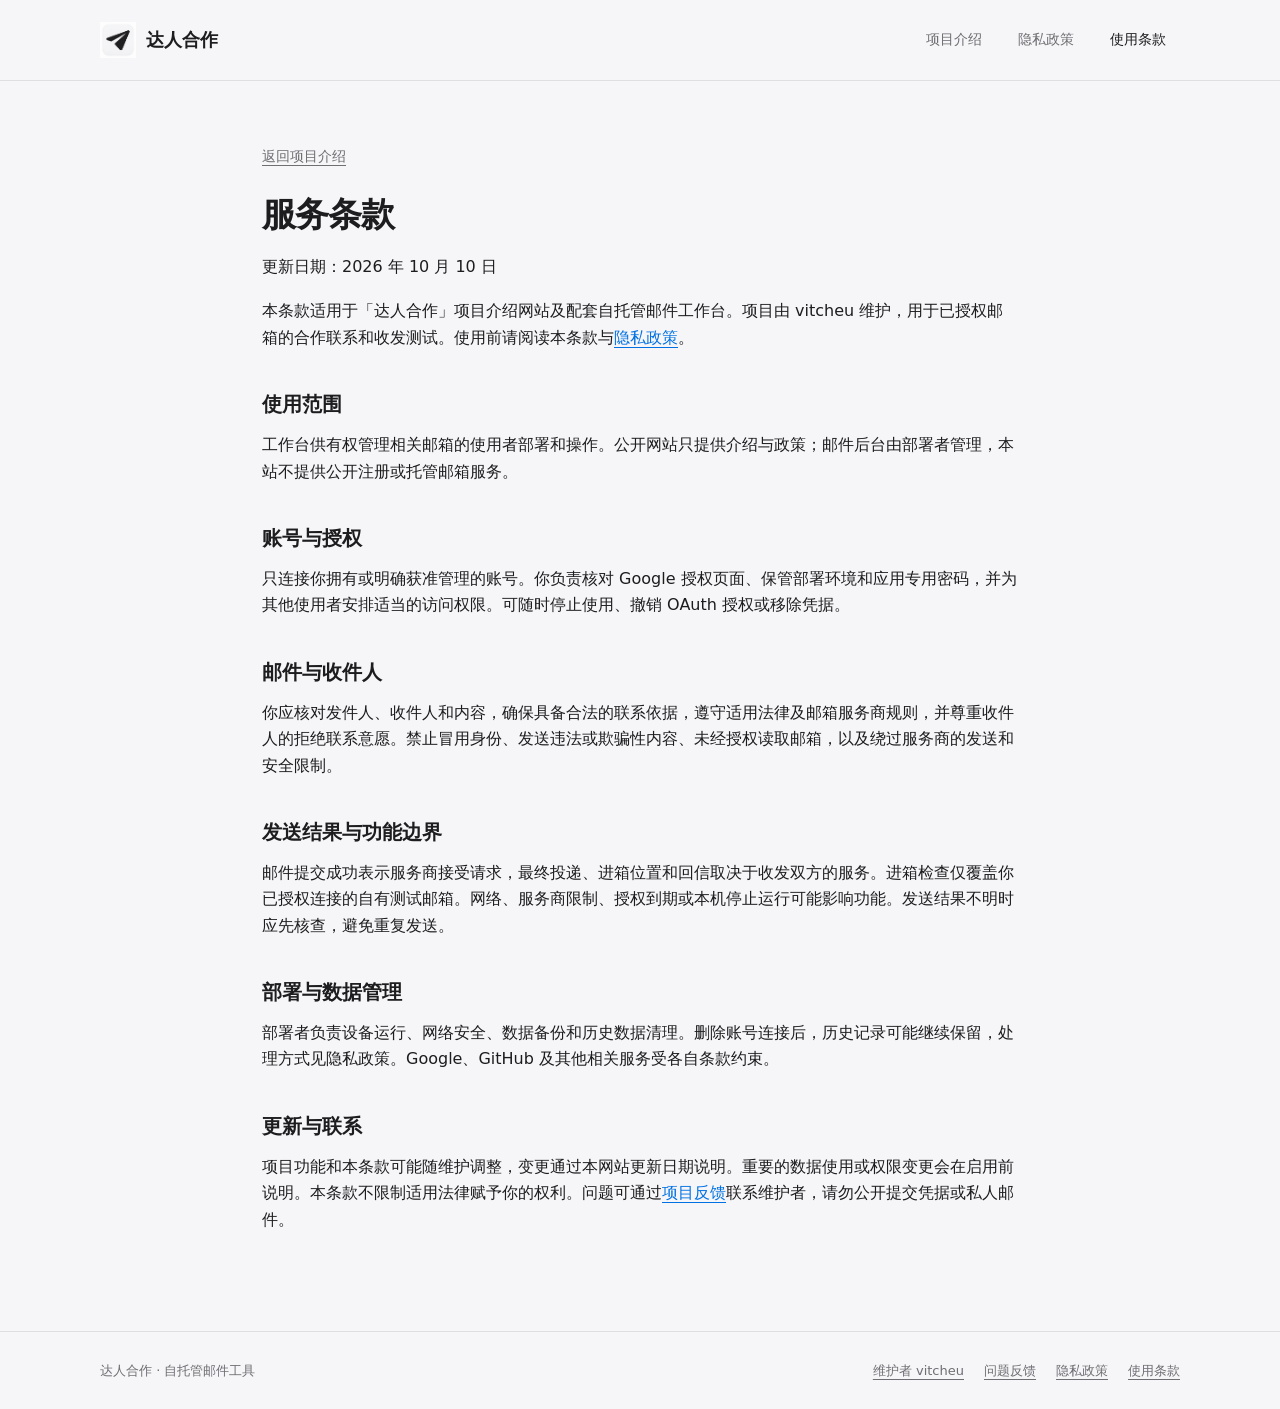
==== terms.html @ 26212985 "Publish creator mail project information and policies" ====
<!doctype html>
<html lang="zh-CN">
<head>
<meta charset="utf-8">
<meta name="viewport" content="width=device-width, initial-scale=1">
<meta name="description" content="达人合作的使用条款。">
<meta name="color-scheme" content="light">
<title>使用条款 · 达人合作</title>
<link rel="icon" type="image/png" href="assets/favicon-flight.png">
<link rel="stylesheet" href="assets/design-tokens.css">
<link rel="stylesheet" href="assets/site.css">
</head>
<body class="policy-page">
<a class="skip-link" href="#policy-content">跳至正文</a>
<header class="site-header"><div class="wrap header-inner">
<a class="brand" href="index.html"><img src="assets/favicon-flight.png" width="36" height="36" alt="">达人合作</a>
<nav class="site-nav" aria-label="主导航"><a href="index.html">项目介绍</a><a href="privacy.html">隐私政策</a><a href="terms.html" aria-current="page">使用条款</a></nav>
</div></header>
<div class="policy-layout"><p class="policy-breadcrumb"><a href="index.html">返回项目介绍</a></p>
<main id="policy-content"><h1>服务条款</h1>
<p class="policy-date">更新日期：2026 年 10 月 10 日</p>
<p>本条款适用于「达人合作」项目介绍网站及配套自托管邮件工作台。项目由 vitcheu 维护，用于已授权邮箱的合作联系和收发测试。使用前请阅读本条款与<a href="privacy.html">隐私政策</a>。</p>
<h2>使用范围</h2>
<p>工作台供有权管理相关邮箱的使用者部署和操作。公开网站只提供介绍与政策；邮件后台由部署者管理，本站不提供公开注册或托管邮箱服务。</p>
<h2>账号与授权</h2>
<p>只连接你拥有或明确获准管理的账号。你负责核对 Google 授权页面、保管部署环境和应用专用密码，并为其他使用者安排适当的访问权限。可随时停止使用、撤销 OAuth 授权或移除凭据。</p>
<h2>邮件与收件人</h2>
<p>你应核对发件人、收件人和内容，确保具备合法的联系依据，遵守适用法律及邮箱服务商规则，并尊重收件人的拒绝联系意愿。禁止冒用身份、发送违法或欺骗性内容、未经授权读取邮箱，以及绕过服务商的发送和安全限制。</p>
<h2>发送结果与功能边界</h2>
<p>邮件提交成功表示服务商接受请求，最终投递、进箱位置和回信取决于收发双方的服务。进箱检查仅覆盖你已授权连接的自有测试邮箱。网络、服务商限制、授权到期或本机停止运行可能影响功能。发送结果不明时应先核查，避免重复发送。</p>
<h2>部署与数据管理</h2>
<p>部署者负责设备运行、网络安全、数据备份和历史数据清理。删除账号连接后，历史记录可能继续保留，处理方式见隐私政策。Google、GitHub 及其他相关服务受各自条款约束。</p>
<h2>更新与联系</h2>
<p>项目功能和本条款可能随维护调整，变更通过本网站更新日期说明。重要的数据使用或权限变更会在启用前说明。本条款不限制适用法律赋予你的权利。问题可通过<a href="https://github.com/vitcheu/creator-mail-guide/issues">项目反馈</a>联系维护者，请勿公开提交凭据或私人邮件。</p>
</main>
</div>
<footer class="site-footer"><div class="wrap footer-inner"><p>达人合作 · 自托管邮件工具</p><div class="footer-links"><a href="https://github.com/vitcheu">维护者 vitcheu</a><a href="https://github.com/vitcheu/creator-mail-guide/issues">问题反馈</a><a href="privacy.html">隐私政策</a><a href="terms.html">使用条款</a></div></div></footer>
</body>
</html>
---- assets/design-tokens.css ----
:root {
  color-scheme: light;

  /* Typography */
  --lw-font-ui: -apple-system, BlinkMacSystemFont, "SF Pro Text", "SF Pro Display", "Helvetica Neue", "PingFang SC", system-ui, sans-serif;
  /* Typography roles: ./typography.md. Keep business styles on these tokens. */
  --lw-font-size-caption: 10.5px;
  --lw-font-size-label: 12px;
  --lw-font-size-body: 13px;
  --lw-font-size-title: 15px;
  --lw-font-size-reading: 14px;
  --lw-font-size-section: 16px;
  --lw-font-size-headline: 20px;
  /* Result reading must remain legible on the zoomable desktop canvas. */
  --lw-font-size-result: var(--lw-font-size-section);
  --lw-font-size-result-label: var(--lw-font-size-body);
  --lw-font-size-result-title: 24px;
  /* Structural headings and highlighted data have independent roles. */
  --lw-font-size-record-section: var(--lw-font-size-headline);
  --lw-font-size-record-group: 18px;
  --lw-font-size-record-subsection: var(--lw-font-size-section);
  --lw-line-height-heading: 1.35;
  --lw-line-height-body: 1.5;
  --lw-line-height-reading: 1.65;
  --lw-font-weight-medium: 560;
  --lw-font-weight-semibold: 650;

  /* Spacing */
  --lw-space-1: 4px;
  --lw-space-2: 8px;
  --lw-space-3: 12px;
  --lw-space-4: 16px;
  --lw-space-5: 20px;
  --lw-space-6: 24px;
  --lw-space-8: 32px;

  /* Shape */
  --lw-radius-control: 8px;
  --lw-radius-field: 10px;
  --lw-radius-card: 14px;
  --lw-radius-panel: 22px;
  --lw-radius-dialog: 24px;
  --lw-radius-pill: 999px;

  /* Semantic color */
  --lw-color-background: #f2f2f7;
  --lw-color-canvas: #f6f6f8;
  --lw-color-surface-glass: rgba(255, 255, 255, 0.72);
  --lw-color-surface-strong: rgba(255, 255, 255, 0.9);
  --lw-color-text: #1d1d1f;
  --lw-color-text-secondary: #6e6e73;
  --lw-color-text-tertiary: #8e8e93;
  --lw-color-separator: rgba(60, 60, 67, 0.12);
  --lw-color-separator-strong: rgba(60, 60, 67, 0.18);
  --lw-color-fill: rgba(120, 120, 128, 0.1);
  --lw-color-fill-strong: rgba(120, 120, 128, 0.17);
  --lw-color-accent: #0071e3;
  /* Data hues identify the measure, never its quality or business severity. */
  --lw-color-data-measurement: #287d78;
  --lw-color-data-model: #7255a3;
  --lw-color-data-measurement-surface: color-mix(in srgb, var(--lw-color-data-measurement) 8%, transparent);
  --lw-color-data-model-surface: color-mix(in srgb, var(--lw-color-data-model) 8%, transparent);
  --lw-color-action-primary: #1d1d1f;
  --lw-color-on-action-primary: #ffffff;
  --lw-color-success: #34c759;
  /* Attention includes risks, review, partial results and warnings. Blue by user decision.
     Meaning stays in the label/icon; never infer business severity from the hue. */
  --lw-color-attention: var(--lw-color-accent);
  --lw-color-attention-ink: color-mix(in srgb, var(--lw-color-attention) 80%, var(--lw-color-text));
  --lw-color-attention-surface: color-mix(in srgb, var(--lw-color-attention) 7.5%, transparent);
  --lw-color-attention-border: color-mix(in srgb, var(--lw-color-attention) 16%, transparent);
  --lw-color-warning: var(--lw-color-attention); /* Compatibility alias; do not restore amber. */
  --lw-color-danger: #ff3b30;
  /* Workflow stage identity stays restrained: source, analysis and decision only. */
  --lw-color-stage-source: var(--lw-color-success);
  --lw-color-stage-analysis: var(--lw-color-accent);
  --lw-color-stage-decision: color-mix(in oklch, var(--lw-color-accent) 68%, var(--lw-color-text));

  /* Shared workflow content surfaces. Floating controls keep their own material roles. */
  --lw-node-surface: #ffffff;
  --lw-node-surface-processing: #e6f0f9;
  --lw-node-border: rgba(0, 0, 0, 0.07);
  --lw-node-shadow: 0 1px 2px rgba(0, 0, 0, 0.035), 0 8px 22px rgba(0, 0, 0, 0.045);
  --lw-node-shadow-raised: 0 8px 24px rgba(15, 23, 42, 0.12), 0 2px 8px rgba(0, 0, 0, 0.05);

  /* Quiet chip surfaces — same field shares one tone; no rainbow-by-index */
  --lw-chip-bg: var(--lw-color-fill);
  --lw-chip-fg: var(--lw-color-text);
  --lw-chip-border: rgba(60, 60, 67, 0.08);
  --lw-chip-bg-soft: color-mix(in srgb, var(--lw-color-accent) 9%, #ffffff);
  --lw-chip-fg-soft: color-mix(in srgb, var(--lw-color-accent) 48%, #1d1d1f);
  --lw-chip-bg-more: rgba(120, 120, 128, 0.08);
  --lw-chip-fg-more: var(--lw-color-text-tertiary);

  /* Materials and elevation */
  --lw-glass-border: rgba(255, 255, 255, 0.66);
  --lw-glass-fill-top: rgba(255, 255, 255, 0.64);
  --lw-glass-fill-bottom: rgba(255, 255, 255, 0.35);
  --lw-glass-fill-base: rgba(255, 255, 255, 0.42);
  --lw-glass-shadow: inset 0 0.5px 0 rgba(255, 255, 255, 0.95), inset 0 -0.5px 0 rgba(0, 0, 0, 0.035), 0 7px 22px rgba(0, 0, 0, 0.08), 0 1px 2px rgba(0, 0, 0, 0.04);
  --lw-glass-blur: 28px;
  --lw-glass-saturation: 185%;
  /* Shared floating control layer: a slightly denser frost for toolbar and dock glass. */
  --lw-glass-floating-fill-top: rgba(255, 255, 255, 0.70);
  --lw-glass-floating-fill-bottom: rgba(255, 255, 255, 0.42);
  --lw-glass-floating-fill-base: rgba(255, 255, 255, 0.48);
  --lw-glass-floating-blur: 32px;
  --lw-glass-floating-saturation: 185%;
  --lw-glass-floating-border: rgba(255, 255, 255, 0.78);
  /* Top navigation: transmitted color, microscopic frost, and a lit glass rim. */
  --lw-toolbar-glass-fill: rgb(248 250 253 / 18%);
  --lw-toolbar-glass-hover: rgb(255 255 255 / 28%);
  --lw-toolbar-glass-blur: 18px;
  --lw-toolbar-glass-saturation: 145%;
  --lw-toolbar-glass-light: rgb(255 255 255 / 78%);
  --lw-toolbar-glass-shade: rgb(52 65 80 / 12%);
  --lw-toolbar-glass-grain: 0.095;
  --lw-toolbar-glass-shadow: inset 0 1px 2px rgb(255 255 255 / 50%), inset 0 -1px 2px rgb(36 48 65 / 5%), 0 3px 10px rgb(24 36 52 / 9%), 0 0.5px 1px rgb(24 36 52 / 7%);
  --lw-toolbar-circle-size: 40px;
  --lw-shadow-1: 0 1px 2px rgba(0, 0, 0, 0.04), 0 1px 4px rgba(0, 0, 0, 0.055);
  /* Influencer CandidateCard / Berd card-tile action elevation. */
  --lw-shadow-card-action: inset 0 -1px 0 rgb(76 76 76 / 0.05), 0 0 0 1px rgb(76 76 76 / 0.03), 0 1px 2px rgb(76 76 76 / 0.04), 0 3px 6px rgb(76 76 76 / 0.05), 0 8px 16px rgb(76 76 76 / 0.06);
  --lw-shadow-2: 0 8px 28px rgba(0, 0, 0, 0.09), 0 2px 7px rgba(0, 0, 0, 0.04);
  --lw-shadow-3: 0 24px 70px rgba(0, 0, 0, 0.16), 0 4px 14px rgba(0, 0, 0, 0.07);
  /* Compact menu frost: single scattering layer, without a modal scrim.
     Web approximation; selection guide: materials.md. */
  --lw-menu-fill: rgb(255 255 255 / 60%);
  --lw-menu-blur: 24px;
  --lw-menu-saturation: 140%;
  --lw-menu-border: rgb(255 255 255 / 72%);
  --lw-menu-shadow: inset 0 1px 0 rgb(255 255 255 / 75%), inset 0 -1px 0 rgb(36 48 65 / 4%), 0 12px 32px rgb(24 36 52 / 13%), 0 2px 6px rgb(24 36 52 / 6%);
  --lw-menu-fallback: var(--lw-color-canvas);
  /* MusicModal / HeroUI lab surface, shared by workbench dialogs and companions. */
  --lw-surface-fill: rgb(248 250 253 / 58%);
  --lw-dialog-surface-fill: rgb(248 250 253 / 78%);
  --lw-surface-blur: 40px;
  --lw-surface-saturation: 155%;
  --lw-surface-border: rgb(255 255 255 / 78%);
  --lw-surface-shadow: inset 0 1px 0 rgb(255 255 255 / 82%), inset 0 -1px 0 rgb(36 48 65 / 5%), 0 18px 54px rgb(24 36 52 / 14%), 0 2px 8px rgb(24 36 52 / 7%);
  --lw-surface-scrim: rgb(0 0 0 / 16%);
  --lw-surface-scroll-edge: 28px;

  /* Motion */
  --lw-duration-press: 100ms;
  --lw-duration-fast: 140ms;
  --lw-duration-standard: 180ms;
  --lw-duration-layer: 320ms;
  --lw-ease-standard: cubic-bezier(0.2, 0, 0, 1);
  --lw-ease-spring: cubic-bezier(0.32, 0.72, 0, 1);
  --lw-press-scale: 0.96;
}

@media (prefers-contrast: more) {
  :root {
    --lw-color-text-secondary: #4f4f53;
    --lw-color-text-tertiary: #626267;
    --lw-color-separator: rgba(28, 28, 30, 0.28);
    --lw-color-separator-strong: rgba(28, 28, 30, 0.42);
  }
}
---- assets/site.css ----
/* Public document layout, using the workbench's unchanged design tokens. */
* { box-sizing: border-box; }
html { scroll-padding-block-start: 24px; }
body { margin: 0; font-family: var(--lw-font-ui); color: var(--lw-color-text); background: #fff; font-size: var(--lw-font-size-result); line-height: var(--lw-line-height-reading); -webkit-font-smoothing: antialiased; }
a { color: var(--lw-color-accent); text-underline-offset: 4px; }
a:hover { text-decoration-thickness: 2px; }
a:focus-visible { outline: 3px solid var(--lw-color-accent); outline-offset: 5px; border-radius: 3px; }
.skip-link { position: absolute; inset-block-start: -80px; inset-inline-start: 20px; padding: 10px 16px; background: #fff; z-index: 2; }
.skip-link:focus { inset-block-start: 12px; }
.wrap { width: min(100% - 64px, 1080px); margin-inline: auto; }
.site-header { border-block-end: 1px solid var(--lw-color-separator); }
.header-inner { display: flex; align-items: center; justify-content: space-between; min-height: 80px; gap: 24px; }
.brand { display: inline-flex; align-items: center; gap: 10px; text-decoration: none; color: var(--lw-color-text); font-size: 18px; font-weight: var(--lw-font-weight-semibold); white-space: nowrap; }
.brand img { width: 36px; height: 36px; display: block; }
.site-nav { display: flex; flex-wrap: wrap; align-items: center; gap: 8px; }
.site-nav a { display: inline-flex; align-items: center; min-height: 44px; padding-inline: 14px; color: var(--lw-color-text-secondary); font-size: 14px; text-decoration: none; border-radius: var(--lw-radius-control); white-space: nowrap; }
.site-nav a:hover { background: var(--lw-color-canvas); color: var(--lw-color-text); }
.site-nav a[aria-current="page"] { color: var(--lw-color-text); background: var(--lw-color-canvas); font-weight: var(--lw-font-weight-medium); }
.hero { display: grid; grid-template-columns: 1.35fr 0.65fr; align-items: center; column-gap: 64px; padding-block: 84px 76px; }
.eyebrow { margin: 0 0 16px; color: var(--lw-color-text-secondary); font-size: 15px; }
h1, h2, h3 { font-weight: var(--lw-font-weight-semibold); line-height: var(--lw-line-height-heading); }
.hero h1 { margin: 0; max-width: 650px; font-size: clamp(34px, 4vw, 48px); letter-spacing: -0.035em; text-wrap: balance; }
.hero-description { margin: 24px 0 30px; max-width: 560px; font-size: 18px; color: var(--lw-color-text-secondary); }
.primary-link { display: inline-flex; align-items: center; justify-content: center; min-height: 46px; padding: 10px 20px; color: var(--lw-color-on-action-primary); background: var(--lw-color-action-primary); border-radius: var(--lw-radius-control); font-weight: var(--lw-font-weight-medium); text-decoration: none; }
.primary-link:hover { background: #343436; }
.hero-art { display: block; width: 100%; max-width: 300px; height: auto; justify-self: end; }
.overview { padding-block: 56px 64px; background: var(--lw-color-canvas); }
.section-title { margin: 0 0 36px; font-size: 28px; letter-spacing: -0.025em; }
.capabilities { display: grid; grid-template-columns: repeat(2, minmax(0, 1fr)); gap: 40px 80px; }
.capability h3 { font-size: var(--lw-font-size-record-section); margin: 0 0 10px; }
.capability p { margin: 0; max-width: 440px; color: var(--lw-color-text-secondary); }
.scope { padding-block: 64px; }
.scope h2 { margin: 0 0 20px; font-size: 28px; letter-spacing: -0.025em; }
.scope p { max-width: 730px; margin: 0 0 16px; color: var(--lw-color-text-secondary); }
.document-links { display: flex; gap: 28px; flex-wrap: wrap; margin-block-start: 28px; }
.document-links a { min-height: 44px; display: inline-flex; align-items: center; }
.site-footer { border-block-start: 1px solid var(--lw-color-separator); }
.footer-inner { display: flex; justify-content: space-between; align-items: flex-start; gap: 24px; padding-block: 28px; font-size: 13px; color: var(--lw-color-text-secondary); }
.footer-inner p { margin: 0; }
.footer-links { display: flex; flex-wrap: wrap; gap: 20px; }
.footer-links a { color: inherit; }
.policy-page { background: var(--lw-color-canvas); }
.policy-layout { max-width: 820px; margin-inline: auto; padding: 64px 32px 80px; min-height: 70vh; }
.policy-breadcrumb { margin: 0 0 24px; font-size: 14px; }
.policy-breadcrumb a { color: var(--lw-color-text-secondary); }
#policy-content { overflow-wrap: anywhere; }
#policy-content h1 { font-size: 34px; margin: 0 0 16px; letter-spacing: -0.025em; }
#policy-content h2 { margin: 40px 0 14px; font-size: var(--lw-font-size-record-section); }
#policy-content h3 { margin: 28px 0 12px; font-size: var(--lw-font-size-record-group); }
#policy-content p { margin: 0 0 18px; }
#policy-content ul, #policy-content ol { margin: 16px 0 24px; padding-inline-start: 24px; }
#policy-content li { margin-block: 10px; padding-inline-start: 4px; }
#policy-content .updated, #policy-content time { color: var(--lw-color-text-secondary); font-size: 14px; }
#policy-content strong { font-weight: var(--lw-font-weight-semibold); }
@media (max-width: 720px) {
  .wrap { width: calc(100% - 40px); }
  .header-inner { flex-wrap: wrap; gap: 8px; padding-block: 16px 12px; }
  .site-nav { gap: 0; margin-inline: -10px; }
  .site-nav a { padding-inline: 10px; }
  .hero { grid-template-columns: 1fr; padding-block: 48px; gap: 32px; }
  .hero h1 { max-width: 560px; }
  .hero-description { margin-block: 20px 24px; font-size: 17px; }
  .hero-art { width: 150px; justify-self: start; grid-row: 1; }
  .capabilities { grid-template-columns: 1fr; gap: 32px; }
  .overview, .scope { padding-block: 40px; }
  .section-title { margin-block-end: 28px; font-size: 25px; }
  .scope h2 { font-size: 25px; }
  .footer-inner { flex-direction: column; gap: 16px; }
  .policy-layout { padding: 40px 20px 56px; }
  #policy-content h1 { font-size: 30px; }
}
@media print {
  .site-header, .site-footer, .policy-breadcrumb, .skip-link { display: none; }
  body, .policy-page { background: #fff; }
  .policy-layout { max-width: none; padding: 0; }
}
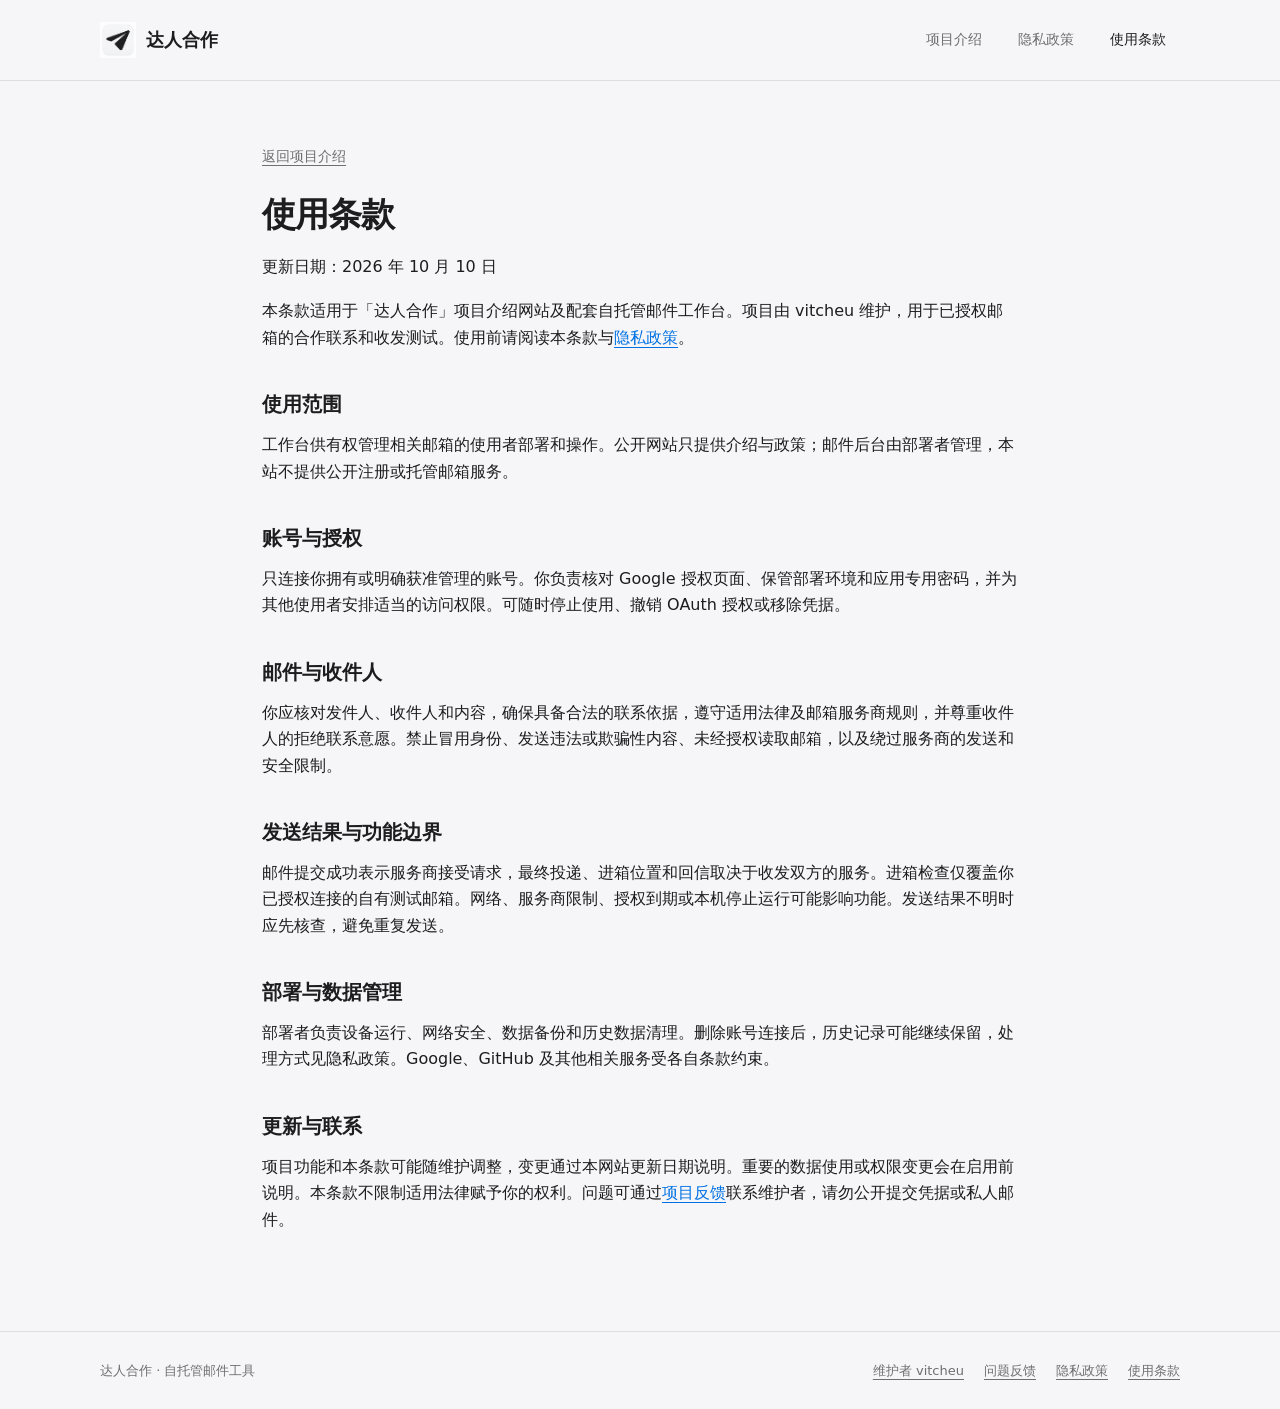
==== commit de86aa50: "Align terms page title" ====
--- a/terms.html
+++ b/terms.html
@@ -17,7 +17,7 @@
 <nav class="site-nav" aria-label="主导航"><a href="index.html">项目介绍</a><a href="privacy.html">隐私政策</a><a href="terms.html" aria-current="page">使用条款</a></nav>
 </div></header>
 <div class="policy-layout"><p class="policy-breadcrumb"><a href="index.html">返回项目介绍</a></p>
-<main id="policy-content"><h1>服务条款</h1>
+<main id="policy-content"><h1>使用条款</h1>
 <p class="policy-date">更新日期：2026 年 10 月 10 日</p>
 <p>本条款适用于「达人合作」项目介绍网站及配套自托管邮件工作台。项目由 vitcheu 维护，用于已授权邮箱的合作联系和收发测试。使用前请阅读本条款与<a href="privacy.html">隐私政策</a>。</p>
 <h2>使用范围</h2>
